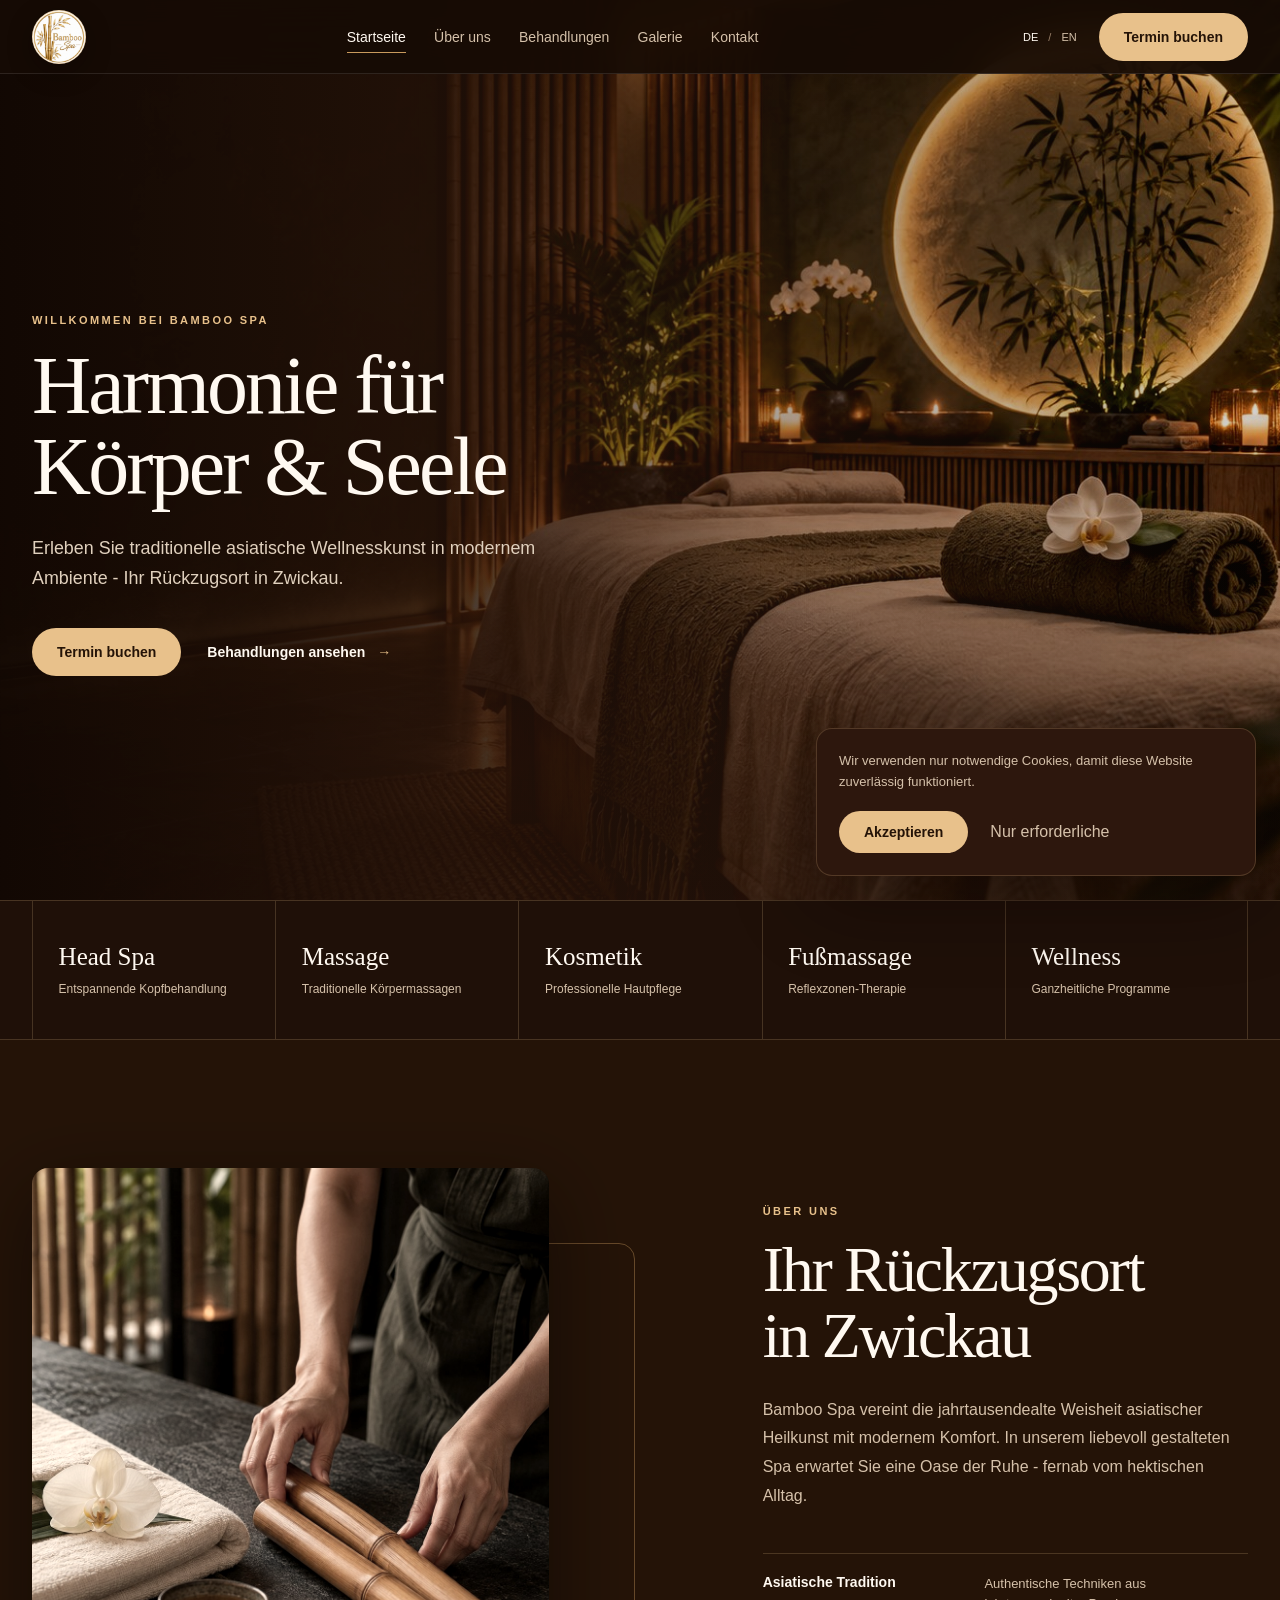
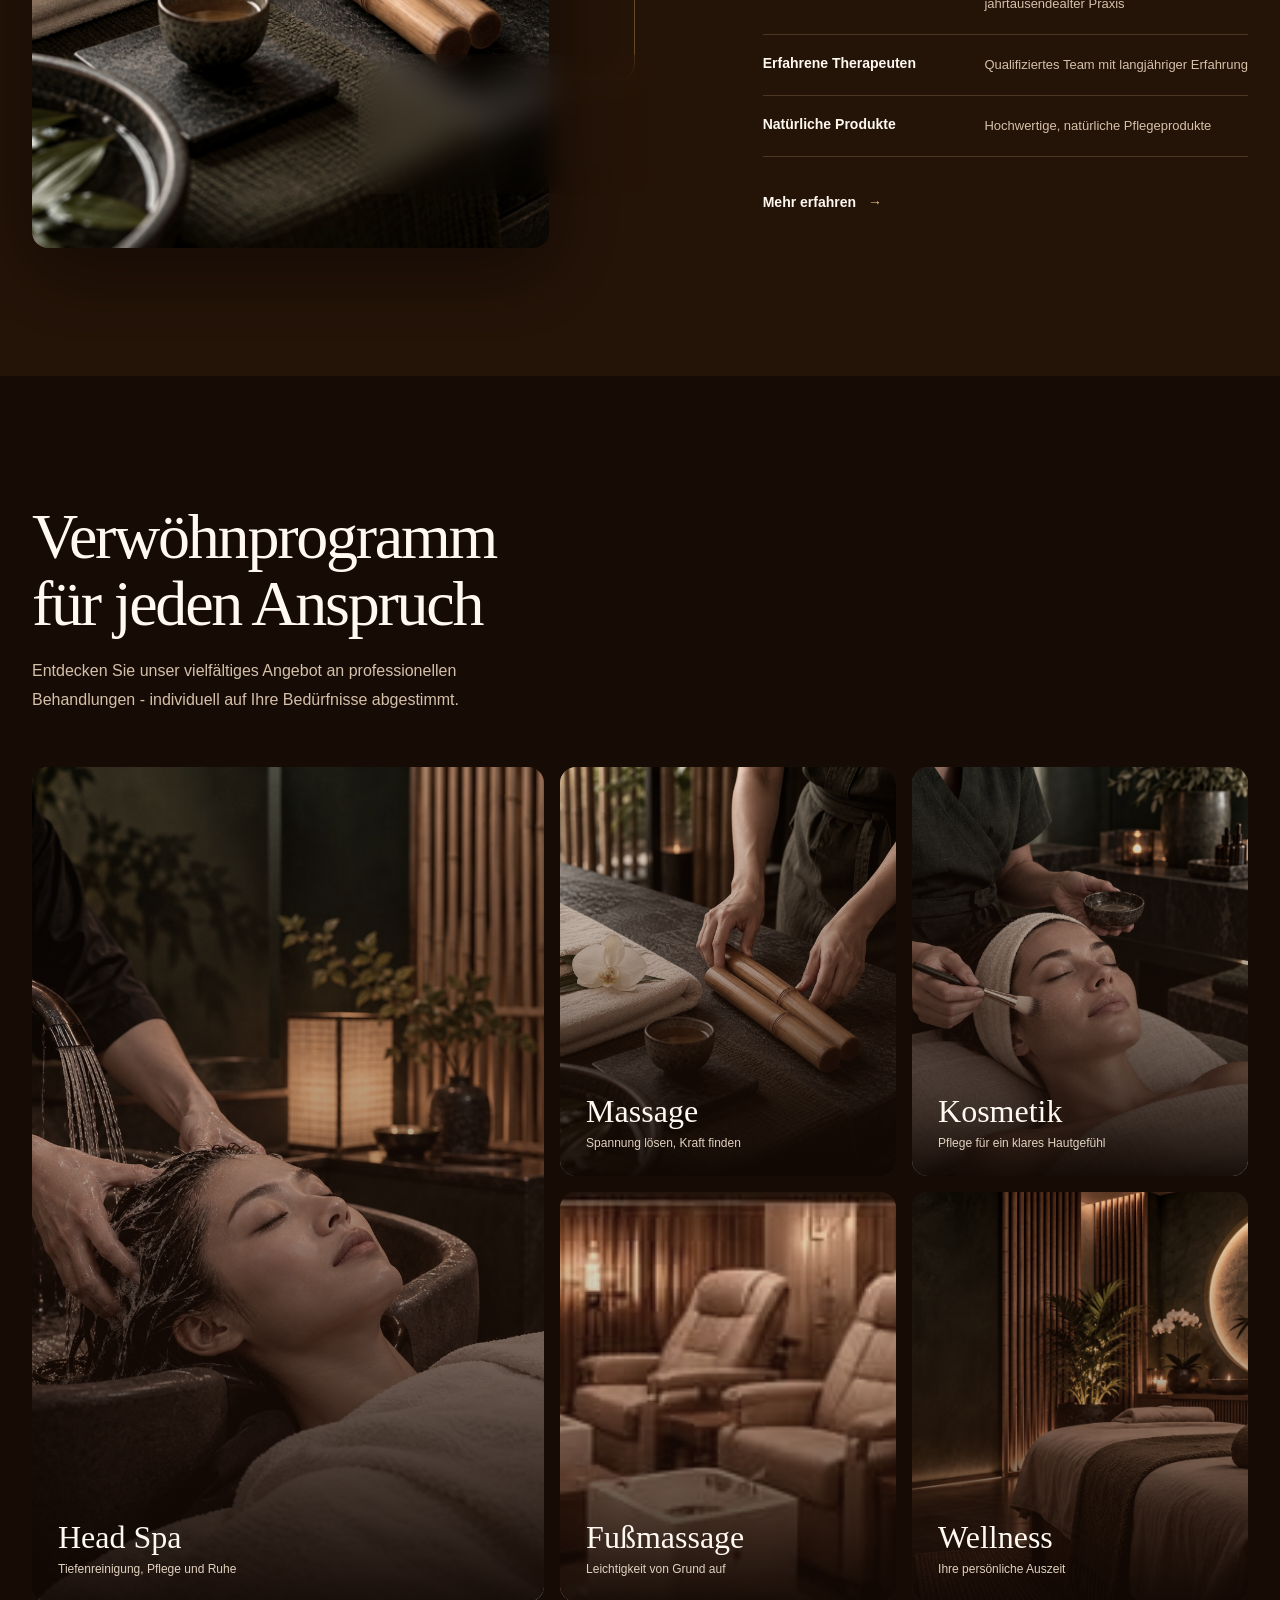
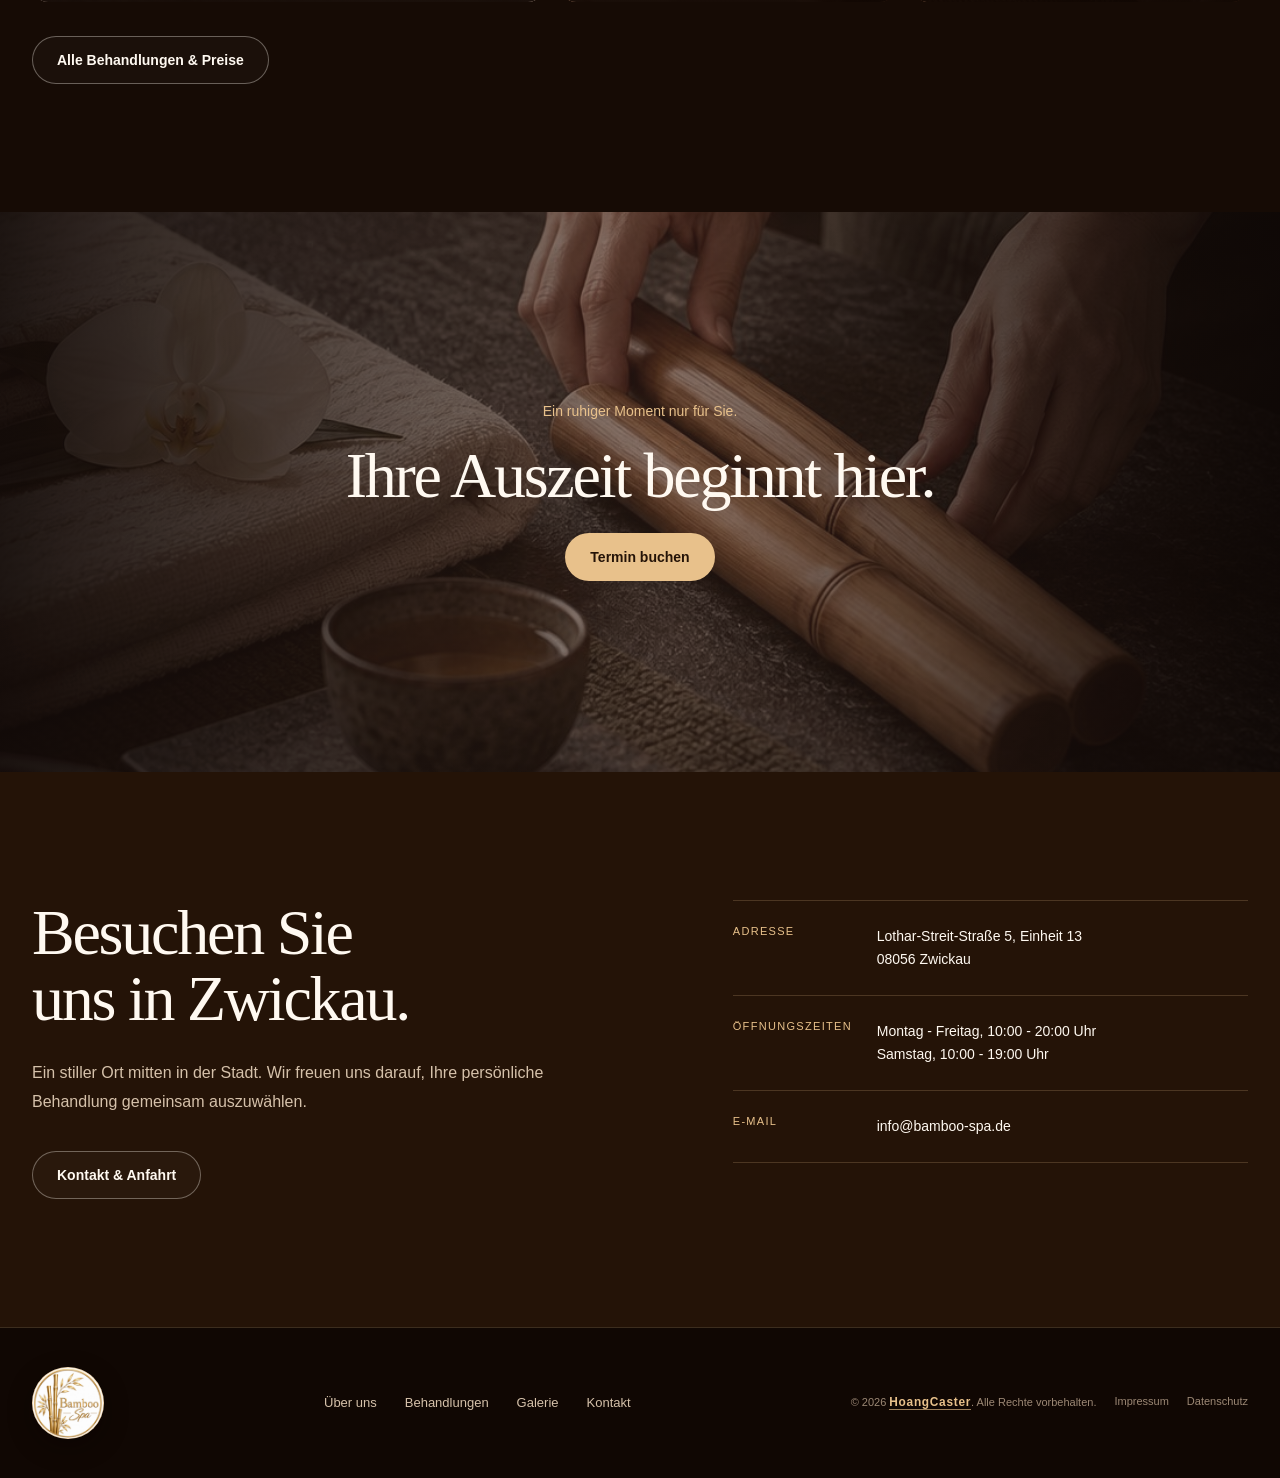
==== index.html @ d61ad1b9 "upload" ====
<!DOCTYPE html>
<html lang="de">
<head>
  <meta charset="UTF-8">
  <meta name="viewport" content="width=device-width, initial-scale=1.0">
  <meta name="description" content="Bamboo Spa Zwickau - Head Spa, Massage, Kosmetik und Wellness in ruhiger, stilvoller Atmosphäre.">
  <meta name="keywords" content="Bamboo Spa, Zwickau, Wellness, Massage, Head Spa, Kosmetik, Fußmassage">
  <meta name="author" content="Bamboo Spa">
  <meta name="robots" content="noindex, nofollow">
  <meta property="og:title" content="Bamboo Spa Zwickau | Wellness & Entspannung">
  <meta property="og:description" content="Ihr Rückzugsort für Head Spa, Massage, Kosmetik und Wellness in Zwickau.">
  <meta property="og:type" content="website">
  <meta property="og:image" content="assets/images/generated/bamboo-spa-hero-v2.jpg">
  <title>Bamboo Spa Zwickau | Wellness &amp; Entspannung</title>
  <link rel="icon" type="image/jpeg" href="assets/logo/bamboo-spa-logo.jpg">
  <link rel="preload" as="image" href="assets/images/generated/bamboo-spa-hero-v2.jpg" fetchpriority="high">
  <link rel="stylesheet" href="css/home-v2.css">
</head>
<body class="home-v2">
  <a class="skip-link" href="#main-content">Zum Inhalt springen</a>

  <header class="site-header header" id="header">
    <div class="header-inner">
      <a href="index.html" class="brand" aria-label="Bamboo Spa - Zur Startseite">
        <img class="brand-logo-image" src="assets/logo/bamboo-spa-logo.jpg" alt="Bamboo Spa">
      </a>

      <nav class="primary-nav" aria-label="Hauptnavigation">
        <ul class="nav-menu" id="nav-menu">
          <li><a class="nav-link active" href="index.html" data-i18n="nav.home">Startseite</a></li>
          <li><a class="nav-link" href="about.html" data-i18n="nav.about">Über uns</a></li>
          <li><a class="nav-link" href="treatments.html" data-i18n="nav.services">Behandlungen</a></li>
          <li><a class="nav-link" href="gallery.html" data-i18n="nav.gallery">Galerie</a></li>
          <li><a class="nav-link" href="contact.html" data-i18n="nav.contact">Kontakt</a></li>
        </ul>
      </nav>

      <div class="header-actions">
        <div class="lang-switch" role="group" aria-label="Sprachauswahl">
          <button class="lang-switch__btn lang-switch__btn--active" type="button" data-lang="de" aria-label="Deutsch">DE</button>
          <span aria-hidden="true">/</span>
          <button class="lang-switch__btn" type="button" data-lang="en" aria-label="English">EN</button>
        </div>
        <a class="button button-primary header-booking" href="#" data-booking data-i18n="nav.booking">Termin buchen</a>
        <button class="nav-toggle" id="nav-toggle" type="button" aria-label="Menü öffnen" aria-expanded="false" aria-controls="nav-menu">
          <span></span><span></span><span></span>
        </button>
      </div>
    </div>
  </header>

  <main id="main-content">
    <section class="hero" id="hero" aria-labelledby="hero-title">
      <img class="hero-image" src="assets/images/generated/bamboo-spa-hero-v2.jpg" alt="Eleganter Behandlungsraum im Bamboo Spa mit Bambus, warmem Licht und einer Massageliege" width="1680" height="944" fetchpriority="high">
      <div class="hero-shade" aria-hidden="true"></div>
      <div class="hero-inner">
        <div class="hero-copy">
          <p class="eyebrow" data-i18n="hero.slide1.subtitle">Willkommen bei Bamboo Spa</p>
          <h1 id="hero-title" data-i18n="hero.slide1.title">Harmonie für Körper &amp; Seele</h1>
          <p class="hero-lead" data-i18n="hero.slide1.text">Erleben Sie traditionelle asiatische Wellnesskunst in modernem Ambiente - Ihr Rückzugsort in Zwickau.</p>
          <div class="hero-actions">
            <a class="button button-primary" href="#" data-booking data-i18n="nav.booking">Termin buchen</a>
            <a class="text-link" href="treatments.html"><span data-i18n="home.hero.services">Behandlungen ansehen</span> <span aria-hidden="true">→</span></a>
          </div>
        </div>
      </div>
    </section>

    <section class="service-rail" id="service-bar" aria-label="Unsere Leistungen">
      <div class="service-rail-inner">
        <a class="service-rail-item reveal-item" href="treatments.html#head-spa">
          <strong data-i18n="servicebar.headspa.label">Head Spa</strong>
          <span data-i18n="servicebar.headspa.desc">Entspannende Kopfbehandlung</span>
        </a>
        <a class="service-rail-item reveal-item" href="treatments.html#massage">
          <strong data-i18n="servicebar.massage.label">Massage</strong>
          <span data-i18n="servicebar.massage.desc">Traditionelle Körpermassagen</span>
        </a>
        <a class="service-rail-item reveal-item" href="treatments.html#kosmetik">
          <strong data-i18n="servicebar.kosmetik.label">Kosmetik</strong>
          <span data-i18n="servicebar.kosmetik.desc">Professionelle Hautpflege</span>
        </a>
        <a class="service-rail-item reveal-item" href="treatments.html#fussmassage">
          <strong data-i18n="servicebar.fussmassage.label">Fußmassage</strong>
          <span data-i18n="servicebar.fussmassage.desc">Reflexzonen-Therapie</span>
        </a>
        <a class="service-rail-item reveal-item" href="treatments.html#wellness">
          <strong data-i18n="servicebar.wellness.label">Wellness</strong>
          <span data-i18n="servicebar.wellness.desc">Ganzheitliche Programme</span>
        </a>
      </div>
    </section>

    <section class="about-section" id="about" aria-labelledby="about-title">
      <div class="section-shell about-grid">
        <div class="about-media reveal-item">
          <img src="assets/images/generated/bamboo-ritual-v2.jpg" alt="Bamboo Spa Ritual mit warmen Bambusstäben, Leinentüchern und Orchidee" width="1122" height="1402" loading="lazy">
          <div class="about-media-note">
            <span data-i18n="home.about.location">In Zwickau</span>
            <strong data-i18n="home.about.note">Raum für echte Ruhe.</strong>
          </div>
        </div>

        <div class="about-copy reveal-item">
          <p class="eyebrow" data-i18n="about.subtitle">Über uns</p>
          <h2 id="about-title" data-i18n="about.title">Ihr Rückzugsort in Zwickau</h2>
          <p data-i18n="about.text1">Bamboo Spa vereint die jahrtausendealte Weisheit asiatischer Heilkunst mit modernem Komfort. In unserem liebevoll gestalteten Spa erwartet Sie eine Oase der Ruhe.</p>

          <div class="about-values">
            <div><strong data-i18n="about.feature1.title">Asiatische Tradition</strong><span data-i18n="about.feature1.text">Authentische Techniken aus jahrtausendealter Praxis</span></div>
            <div><strong data-i18n="about.feature2.title">Erfahrene Therapeuten</strong><span data-i18n="about.feature2.text">Qualifiziertes Team mit langjähriger Erfahrung</span></div>
            <div><strong data-i18n="about.feature3.title">Natürliche Produkte</strong><span data-i18n="about.feature3.text">Hochwertige, natürliche Pflegeprodukte</span></div>
          </div>

          <a class="text-link" href="about.html"><span data-i18n="about.btn">Mehr erfahren</span> <span aria-hidden="true">→</span></a>
        </div>
      </div>
    </section>

    <section class="treatments-section" id="treatments" aria-labelledby="treatments-title">
      <div class="section-shell">
        <div class="section-heading-block reveal-item">
          <h2 id="treatments-title" data-i18n="treatments.title">Verwöhnprogramm für jeden Anspruch</h2>
          <p data-i18n="treatments.text">Entdecken Sie unser vielfältiges Angebot an professionellen Behandlungen - individuell auf Ihre Bedürfnisse abgestimmt.</p>
        </div>

        <div class="treatment-mosaic">
          <a class="treatment-tile treatment-tile-large reveal-item" href="treatments.html#head-spa">
            <img src="assets/images/generated/head-spa-treatment-v2.jpg" alt="Entspannende Head Spa Behandlung" width="1122" height="1402">
            <span class="tile-shade" aria-hidden="true"></span>
            <span class="tile-copy"><strong data-i18n="treatments.headspa.title">Head Spa</strong><small data-i18n="home.tile.headspa">Tiefenreinigung, Pflege und Ruhe</small></span>
          </a>
          <a class="treatment-tile reveal-item" href="treatments.html#massage">
            <img src="assets/images/generated/bamboo-ritual-v2.jpg" alt="Ruhige Bambusmassage und Spa Ritual" width="1122" height="1402">
            <span class="tile-shade" aria-hidden="true"></span>
            <span class="tile-copy"><strong data-i18n="treatments.massage.title">Massage</strong><small data-i18n="home.tile.massage">Spannung lösen, Kraft finden</small></span>
          </a>
          <a class="treatment-tile reveal-item" href="treatments.html#kosmetik">
            <img src="assets/images/generated/cosmetic-treatment-v2.jpg" alt="Professionelle Kosmetikbehandlung" width="1122" height="1402">
            <span class="tile-shade" aria-hidden="true"></span>
            <span class="tile-copy"><strong data-i18n="treatments.kosmetik.title">Kosmetik</strong><small data-i18n="home.tile.cosmetic">Pflege für ein klares Hautgefühl</small></span>
          </a>
          <a class="treatment-tile treatment-tile-wide reveal-item" href="treatments.html#fussmassage">
            <img src="assets/images/service-fussmassage.jpg" alt="Wohltuende Fußmassage" width="756" height="568">
            <span class="tile-shade" aria-hidden="true"></span>
            <span class="tile-copy"><strong data-i18n="treatments.fussmassage.title">Fußmassage</strong><small data-i18n="home.tile.foot">Leichtigkeit von Grund auf</small></span>
          </a>
          <a class="treatment-tile reveal-item" href="treatments.html#wellness">
            <img src="assets/images/generated/bamboo-spa-hero-v2.jpg" alt="Ruhiger Wellnessraum mit Bambus und warmem Licht" width="1680" height="944">
            <span class="tile-shade" aria-hidden="true"></span>
            <span class="tile-copy"><strong data-i18n="treatments.wellness.title">Wellness</strong><small data-i18n="home.tile.wellness">Ihre persönliche Auszeit</small></span>
          </a>
        </div>

        <a class="button button-outline treatments-link" href="treatments.html" data-i18n="home.treatments.all">Alle Behandlungen &amp; Preise</a>
      </div>
    </section>

    <section class="booking-section" aria-labelledby="booking-title">
      <div class="booking-backdrop" aria-hidden="true"></div>
      <div class="booking-inner reveal-item">
        <p data-i18n="home.booking.kicker">Ein ruhiger Moment nur für Sie.</p>
        <h2 id="booking-title" data-i18n="home.booking.title">Ihre Auszeit beginnt hier.</h2>
        <a class="button button-primary" href="#" data-booking data-i18n="nav.booking">Termin buchen</a>
      </div>
    </section>

    <section class="visit-section" id="contact" aria-labelledby="visit-title">
      <div class="section-shell visit-grid">
        <div class="visit-intro reveal-item">
          <h2 id="visit-title" data-i18n="home.visit.title">Besuchen Sie uns in Zwickau.</h2>
          <p data-i18n="home.visit.text">Ein stiller Ort mitten in der Stadt. Wir freuen uns darauf, Ihre persönliche Behandlung gemeinsam auszuwählen.</p>
          <a class="button button-outline" href="contact.html" data-i18n="home.visit.cta">Kontakt &amp; Anfahrt</a>
        </div>

        <div class="visit-details reveal-item">
          <div><span data-i18n="home.visit.address">Adresse</span><strong>Lothar-Streit-Straße 5, Einheit 13<br>08056 Zwickau</strong></div>
          <div><span data-i18n="home.visit.hours">Öffnungszeiten</span><strong data-i18n-html="home.visit.hoursValue">Montag - Freitag, 10:00 - 20:00 Uhr<br>Samstag, 10:00 - 19:00 Uhr</strong></div>
          <div><span data-i18n="home.visit.email">E-Mail</span><strong><a href="mailto:info@bamboo-spa.de">info@bamboo-spa.de</a></strong></div>
        </div>
      </div>
    </section>
  </main>

  <footer class="site-footer">
    <div class="footer-inner">
      <a href="index.html" class="footer-brand" aria-label="Bamboo Spa - Zur Startseite">
        <img class="footer-logo-image" src="assets/logo/bamboo-spa-logo.jpg" alt="Bamboo Spa">
      </a>
      <nav class="footer-nav" aria-label="Navigation im Fußbereich">
        <a href="about.html" data-i18n="nav.about">Über uns</a>
        <a href="treatments.html" data-i18n="nav.services">Behandlungen</a>
        <a href="gallery.html" data-i18n="nav.gallery">Galerie</a>
        <a href="contact.html" data-i18n="nav.contact">Kontakt</a>
      </nav>
      <div class="footer-legal">
        <span>&copy; 2026 <span class="footer-credit-brand">HoangCaster</span>. Alle Rechte vorbehalten.</span>
        <a href="#">Impressum</a>
        <a href="#">Datenschutz</a>
      </div>
    </div>
  </footer>

  <div class="nav-overlay" aria-hidden="true"></div>
  <div class="cookie-banner" id="cookie-banner" role="dialog" aria-label="Cookie-Hinweis" aria-describedby="cookie-text" hidden>
    <p id="cookie-text" data-i18n="home.cookie.text">Wir verwenden nur notwendige Cookies, damit diese Website zuverlässig funktioniert.</p>
    <div><button class="button button-primary" type="button" id="cookie-accept" data-i18n="cookie.accept">Akzeptieren</button><button class="cookie-decline" type="button" id="cookie-decline" data-i18n="home.cookie.essential">Nur erforderliche</button></div>
  </div>
  <div class="booking-toast" id="booking-toast" role="status" aria-live="polite" hidden>
    <span data-i18n="home.toast">Die Online-Terminbuchung ist bald verfügbar.</span>
    <button type="button" aria-label="Hinweis schließen">×</button>
  </div>

  <script src="js/translations.js"></script>
  <script src="js/home-v2.js"></script>
</body>
</html>
---- css/home-v2.css ----
:root {
  --bg: #160b05;
  --bg-elevated: #241307;
  --bg-soft: #2d170d;
  --surface: #382012;
  --surface-strong: #462719;
  --text: #fff9f1;
  --text-muted: #d5c1aa;
  --line: rgba(232, 193, 139, 0.2);
  --accent: #c99a5c;
  --accent-strong: #e8c18b;
  --accent-text: #241307;
  --shadow: 0 24px 80px rgba(10, 4, 1, 0.48);
  --radius: 16px;
  --header-height: 74px;
  --display: "Iowan Old Style", "Palatino Linotype", "Book Antiqua", Georgia, serif;
  --sans: "Avenir Next", Avenir, "Segoe UI", Helvetica, Arial, sans-serif;
}

* { box-sizing: border-box; }

html {
  scroll-behavior: smooth;
  background: var(--bg);
}

body {
  margin: 0;
  min-width: 320px;
  overflow-x: hidden;
  background: var(--bg);
  color: var(--text);
  font-family: var(--sans);
  -webkit-font-smoothing: antialiased;
  text-rendering: optimizeLegibility;
}

body.menu-open { overflow: hidden; }
img { display: block; max-width: 100%; }
a { color: inherit; text-decoration: none; }
button, a { -webkit-tap-highlight-color: transparent; }
button { color: inherit; font: inherit; }

:focus-visible {
  outline: 2px solid var(--accent-strong);
  outline-offset: 4px;
}

.skip-link {
  position: fixed;
  top: 10px;
  left: 10px;
  z-index: 100;
  padding: 10px 14px;
  border-radius: 10px;
  background: var(--text);
  color: var(--bg);
  transform: translateY(-160%);
  transition: transform 180ms ease;
}

.skip-link:focus { transform: translateY(0); }

.site-header {
  position: fixed;
  inset: 0 0 auto;
  z-index: 20;
  height: var(--header-height);
  border-bottom: 1px solid rgba(255, 255, 255, 0.1);
  background: rgba(22, 11, 5, 0.92);
  backdrop-filter: blur(18px) saturate(130%);
  -webkit-backdrop-filter: blur(18px) saturate(130%);
}

.header-inner,
.section-shell,
.footer-inner,
.service-rail-inner {
  width: min(1400px, calc(100% - 64px));
  margin: 0 auto;
}

.header-inner {
  height: 100%;
  display: grid;
  grid-template-columns: auto 1fr auto;
  align-items: center;
  gap: 32px;
}

.brand {
  display: inline-flex;
  align-items: center;
  gap: 12px;
  min-width: max-content;
}

.brand-logo-image,
.footer-logo-image {
  aspect-ratio: 1;
  border: 1px solid rgba(232, 193, 139, 0.55);
  border-radius: 50%;
  background: #fffaf2;
  object-fit: cover;
  box-shadow: 0 8px 24px rgba(10, 4, 1, 0.34);
}

.brand-logo-image {
  width: 54px;
  height: 54px;
}

.primary-nav { justify-self: center; }

.nav-menu {
  display: flex;
  align-items: center;
  gap: clamp(20px, 2.2vw, 38px);
  margin: 0;
  padding: 0;
  list-style: none;
}

.nav-link {
  position: relative;
  color: var(--text-muted);
  font-size: 14px;
  white-space: nowrap;
  transition: color 220ms ease;
}

.nav-link::after {
  content: "";
  position: absolute;
  right: 0;
  bottom: -8px;
  left: 0;
  height: 1px;
  background: var(--accent);
  transform: scaleX(0);
  transform-origin: right;
  transition: transform 260ms cubic-bezier(.16, 1, .3, 1);
}

.nav-link:hover,
.nav-link.active { color: var(--text); }

.nav-link:hover::after,
.nav-link.active::after {
  transform: scaleX(1);
  transform-origin: left;
}

.header-actions {
  display: flex;
  align-items: center;
  gap: 18px;
}

.lang-switch {
  display: flex;
  align-items: center;
  gap: 6px;
  color: #9a806a;
  font-size: 11px;
}

.lang-switch__btn {
  padding: 4px;
  border: 0;
  background: transparent;
  color: var(--text-muted);
  cursor: pointer;
}

.lang-switch__btn--active { color: var(--text); }

.button {
  display: inline-flex;
  min-height: 48px;
  align-items: center;
  justify-content: center;
  border: 1px solid transparent;
  border-radius: 999px;
  padding: 0 24px;
  font-size: 14px;
  font-weight: 650;
  line-height: 1;
  white-space: nowrap;
  cursor: pointer;
  transition: transform 180ms ease, background-color 220ms ease, border-color 220ms ease, color 220ms ease;
}

.button:hover { transform: translateY(-2px); }
.button:active { transform: translateY(1px) scale(.98); }

.button-primary {
  background: var(--accent-strong);
  color: var(--accent-text);
}

.button-primary:hover { background: #efd39f; }

.button-outline {
  border-color: rgba(255, 249, 241, 0.34);
  background: rgba(255, 255, 255, 0.025);
  color: var(--text);
}

.button-outline:hover {
  border-color: var(--accent);
  color: var(--accent-strong);
}

.text-link {
  display: inline-flex;
  align-items: center;
  gap: 12px;
  width: max-content;
  color: var(--text);
  font-size: 14px;
  font-weight: 650;
}

.text-link span:last-child {
  color: var(--accent-strong);
  transition: transform 200ms ease;
}

.text-link:hover span:last-child { transform: translateX(5px); }

.nav-toggle {
  display: none;
  width: 44px;
  height: 44px;
  padding: 12px 9px;
  border: 0;
  background: transparent;
  cursor: pointer;
}

.nav-toggle span {
  display: block;
  width: 24px;
  height: 1px;
  margin: 5px auto;
  background: var(--text);
  transition: transform 220ms ease, opacity 220ms ease;
}

.hero {
  position: relative;
  min-height: 100dvh;
  overflow: hidden;
  isolation: isolate;
}

.hero-image,
.hero-shade {
  position: absolute;
  inset: 0;
  width: 100%;
  height: 100%;
}

.hero-image {
  z-index: -3;
  object-fit: cover;
  object-position: 58% center;
  filter: saturate(.88) brightness(.9) contrast(1.05);
  animation: hero-enter 1.4s cubic-bezier(.16, 1, .3, 1) both;
}

.hero-shade {
  z-index: -2;
  background:
    linear-gradient(90deg, rgba(18, 8, 3, .98) 0%, rgba(35, 17, 8, .88) 31%, rgba(61, 32, 17, .36) 61%, rgba(35, 17, 8, .1) 100%),
    linear-gradient(0deg, rgba(24, 11, 5, .56) 0%, transparent 42%);
}

.hero-inner {
  display: flex;
  width: min(1400px, calc(100% - 64px));
  min-height: 100dvh;
  margin: 0 auto;
  padding-top: var(--header-height);
  align-items: center;
}

.hero-copy {
  width: min(620px, 48vw);
  padding: 40px 0 24px;
}

.eyebrow {
  margin: 0 0 20px;
  color: var(--accent-strong);
  font-size: 11px;
  font-weight: 650;
  letter-spacing: .22em;
  text-transform: uppercase;
}

.hero h1,
.about-copy h2,
.section-heading-block h2,
.booking-inner h2,
.visit-intro h2 {
  margin: 0;
  font-family: var(--display);
  font-weight: 400;
  letter-spacing: -.035em;
}

.hero h1 {
  max-width: 600px;
  font-size: clamp(52px, 6.4vw, 92px);
  line-height: .98;
  text-wrap: balance;
}

.hero-lead {
  max-width: 520px;
  margin: 26px 0 0;
  color: #e0d0bd;
  font-size: clamp(16px, 1.4vw, 19px);
  line-height: 1.7;
}

.hero-actions {
  display: flex;
  align-items: center;
  gap: 26px;
  margin-top: 34px;
}

.service-rail {
  border-top: 1px solid var(--line);
  border-bottom: 1px solid var(--line);
  background: #1f1008;
}

.service-rail-inner {
  display: grid;
  grid-template-columns: repeat(5, 1fr);
}

.service-rail-item {
  display: grid;
  min-height: 138px;
  align-content: center;
  gap: 9px;
  padding: 28px clamp(20px, 2vw, 34px);
  border-left: 1px solid var(--line);
  transition: background-color 220ms ease, color 220ms ease;
}

.service-rail-item:last-child { border-right: 1px solid var(--line); }
.service-rail-item:hover { background: var(--bg-soft); }

.service-rail-item strong {
  font-family: var(--display);
  font-size: 25px;
  font-weight: 400;
}

.service-rail-item span {
  color: var(--text-muted);
  font-size: 12px;
  line-height: 1.5;
}

.about-section,
.treatments-section,
.visit-section {
  padding: clamp(88px, 10vw, 152px) 0;
}

.about-section {
  overflow: hidden;
  background: var(--bg-elevated);
}

.about-grid {
  display: grid;
  grid-template-columns: minmax(0, 1.04fr) minmax(360px, .82fr);
  align-items: center;
  gap: clamp(64px, 9vw, 140px);
}

.about-media {
  position: relative;
  min-height: 680px;
}

.about-media img {
  width: min(84%, 620px);
  height: 680px;
  border-radius: var(--radius);
  object-fit: cover;
  filter: sepia(.28) saturate(.8) hue-rotate(-8deg) contrast(1.04);
  box-shadow: var(--shadow);
}

.about-media::after {
  content: "";
  position: absolute;
  z-index: -1;
  top: 11%;
  right: 2%;
  width: 40%;
  height: 64%;
  border: 1px solid rgba(201, 154, 92, .4);
  border-radius: var(--radius);
}

.about-media-note {
  position: absolute;
  right: 0;
  bottom: 54px;
  display: grid;
  width: min(310px, 47%);
  gap: 10px;
  padding: 28px;
  border: 1px solid var(--line);
  border-radius: var(--radius);
  background: rgba(45, 23, 13, .95);
  box-shadow: var(--shadow);
  backdrop-filter: blur(14px);
}

.about-media-note span {
  color: var(--accent-strong);
  font-size: 11px;
  letter-spacing: .16em;
  text-transform: uppercase;
}

.about-media-note strong {
  font-family: var(--display);
  font-size: 27px;
  font-weight: 400;
  line-height: 1.12;
}

.about-copy h2,
.section-heading-block h2,
.booking-inner h2,
.visit-intro h2 {
  font-size: clamp(42px, 5vw, 68px);
  line-height: 1.04;
  text-wrap: balance;
}

.about-copy > p:not(.eyebrow),
.section-heading-block p,
.visit-intro p {
  max-width: 58ch;
  margin: 26px 0 0;
  color: var(--text-muted);
  font-size: 16px;
  line-height: 1.8;
}

.about-values {
  margin: 42px 0 36px;
  border-top: 1px solid var(--line);
}

.about-values > div {
  display: grid;
  grid-template-columns: minmax(150px, .75fr) 1fr;
  gap: 24px;
  padding: 20px 0;
  border-bottom: 1px solid var(--line);
}

.about-values strong { font-size: 14px; font-weight: 650; }

.about-values span {
  color: var(--text-muted);
  font-size: 13px;
  line-height: 1.55;
}

.treatments-section { background: var(--bg); }

.section-heading-block {
  max-width: 810px;
  margin-bottom: 52px;
}

.section-heading-block p { margin-top: 20px; }

.treatment-mosaic {
  display: grid;
  grid-template-columns: 1.25fr .82fr .82fr;
  grid-template-rows: repeat(2, minmax(250px, 32vw));
  gap: 16px;
  max-height: 850px;
}

.treatment-tile {
  position: relative;
  overflow: hidden;
  border-radius: var(--radius);
  background: var(--surface);
}

.treatment-tile-large { grid-row: span 2; }

.treatment-tile img,
.tile-shade {
  position: absolute;
  inset: 0;
  width: 100%;
  height: 100%;
}

.treatment-tile img {
  object-fit: cover;
  transform: scale(1.02);
  filter: sepia(.25) saturate(.75) hue-rotate(-8deg) contrast(1.04);
  transition: transform 700ms cubic-bezier(.16, 1, .3, 1), filter 400ms ease;
}

.tile-shade {
  background: linear-gradient(0deg, rgba(18, 8, 3, .96) 0%, rgba(45, 23, 13, .42) 47%, rgba(35, 17, 8, .08) 100%);
}

.tile-copy {
  position: absolute;
  right: 0;
  bottom: 0;
  left: 0;
  display: grid;
  gap: 6px;
  padding: 26px;
}

.tile-copy strong {
  font-family: var(--display);
  font-size: clamp(28px, 2.5vw, 40px);
  font-weight: 400;
}

.tile-copy small { color: #e1d2c0; font-size: 12px; }

.treatment-tile:hover img {
  transform: scale(1.08);
  filter: sepia(.18) saturate(.86) hue-rotate(-6deg) contrast(1.06);
}

.treatment-tile:focus-visible { outline-offset: 5px; }
.treatments-link { margin-top: 34px; }

.booking-section {
  position: relative;
  display: grid;
  min-height: 560px;
  place-items: center;
  overflow: hidden;
  isolation: isolate;
  background: var(--bg-soft);
}

.booking-backdrop {
  position: absolute;
  inset: 0;
  z-index: -2;
  background:
    linear-gradient(90deg, rgba(20, 9, 4, .96), rgba(55, 29, 16, .56) 52%, rgba(16, 7, 3, .93)),
    url("../assets/images/generated/bamboo-ritual-v2.jpg") center 58% / cover no-repeat;
  filter: sepia(.24) saturate(.82) hue-rotate(-8deg);
  transform: scale(1.02);
}

.booking-inner {
  display: grid;
  width: min(760px, calc(100% - 40px));
  justify-items: center;
  gap: 24px;
  padding: 80px 20px;
  text-align: center;
}

.booking-inner p { margin: 0; color: var(--accent-strong); font-size: 14px; }

.visit-section { background: var(--bg-elevated); }

.visit-grid {
  display: grid;
  grid-template-columns: 1fr .88fr;
  gap: clamp(60px, 9vw, 140px);
}

.visit-intro .button { margin-top: 34px; }
.visit-details { border-top: 1px solid var(--line); }

.visit-details > div {
  display: grid;
  grid-template-columns: 120px 1fr;
  gap: 24px;
  padding: 24px 0;
  border-bottom: 1px solid var(--line);
}

.visit-details span {
  color: var(--accent-strong);
  font-size: 11px;
  letter-spacing: .12em;
  text-transform: uppercase;
}

.visit-details strong { font-size: 14px; font-weight: 500; line-height: 1.65; }
.visit-details a:hover { color: var(--accent-strong); }

.site-footer {
  border-top: 1px solid var(--line);
  background: #100703;
}

.footer-inner {
  display: grid;
  grid-template-columns: auto 1fr auto;
  align-items: center;
  gap: 40px;
  min-height: 150px;
}

.footer-brand { display: inline-flex; width: max-content; }

.footer-logo-image {
  width: 72px;
  height: 72px;
}

.footer-nav {
  display: flex;
  justify-content: center;
  gap: 28px;
  color: var(--text-muted);
  font-size: 13px;
}

.footer-nav a:hover,
.footer-legal a:hover { color: var(--text); }

.footer-legal {
  display: flex;
  gap: 18px;
  color: #9c8875;
  font-size: 11px;
}

.footer-credit-brand {
  display: inline-block;
  border-bottom: 1px solid rgba(232, 193, 139, .66);
  color: var(--accent-strong);
  font-size: 1.08em;
  font-weight: 750;
  letter-spacing: .06em;
}

.cookie-banner {
  position: fixed;
  z-index: 40;
  right: 24px;
  bottom: 24px;
  display: grid;
  width: min(440px, calc(100% - 32px));
  gap: 18px;
  padding: 22px;
  border: 1px solid var(--line);
  border-radius: var(--radius);
  background: #2d170d;
  box-shadow: var(--shadow);
}

.cookie-banner[hidden],
.booking-toast[hidden] { display: none; }

.cookie-banner p {
  margin: 0;
  color: var(--text-muted);
  font-size: 13px;
  line-height: 1.6;
}

.cookie-banner > div { display: flex; align-items: center; gap: 16px; }
.cookie-banner .button { min-height: 42px; }

.cookie-decline {
  border: 0;
  background: transparent;
  color: var(--text-muted);
  cursor: pointer;
}

.booking-toast {
  position: fixed;
  z-index: 50;
  right: 24px;
  bottom: 24px;
  display: flex;
  width: min(420px, calc(100% - 32px));
  align-items: center;
  justify-content: space-between;
  gap: 20px;
  padding: 18px 20px;
  border: 1px solid rgba(201, 154, 92, .42);
  border-radius: var(--radius);
  background: var(--surface-strong);
  box-shadow: var(--shadow);
  font-size: 13px;
}

.booking-toast button {
  border: 0;
  background: transparent;
  color: var(--accent-strong);
  font-size: 24px;
  cursor: pointer;
}

.reveal-item {
  opacity: 1;
  transform: none;
}

.reveal-item.is-visible { opacity: 1; transform: translateY(0); }

@keyframes hero-enter {
  from { opacity: .45; transform: scale(1.035); }
  to { opacity: 1; transform: scale(1); }
}

@media (max-width: 1160px) {
  .header-inner,
  .section-shell,
  .footer-inner,
  .service-rail-inner,
  .hero-inner { width: min(100% - 40px, 1080px); }

  .primary-nav { display: none; }
  .nav-toggle { display: block; }

  .primary-nav:has(.nav-menu.active) {
    display: block;
    position: fixed;
    inset: var(--header-height) 0 auto;
    z-index: 21;
    background: #1f1008;
  }

  .nav-menu.active {
    display: grid;
    width: min(100% - 40px, 1080px);
    margin: 0 auto;
    padding: 22px 0 30px;
  }

  .nav-menu.active .nav-link { display: block; padding: 12px 0; font-size: 16px; }
  .nav-toggle.active span:nth-child(1) { transform: translateY(6px) rotate(45deg); }
  .nav-toggle.active span:nth-child(2) { opacity: 0; }
  .nav-toggle.active span:nth-child(3) { transform: translateY(-6px) rotate(-45deg); }

  .nav-overlay {
    position: fixed;
    inset: var(--header-height) 0 0;
    z-index: 18;
    display: none;
    background: rgba(18, 8, 3, .78);
    backdrop-filter: blur(4px);
  }

  .nav-overlay.active { display: block; }

  .service-rail-inner {
    width: 100%;
    grid-template-columns: repeat(5, minmax(180px, 1fr));
    overflow-x: auto;
    padding: 0 20px;
    scroll-snap-type: x mandatory;
  }

  .service-rail-item { scroll-snap-align: start; }

  .about-grid {
    grid-template-columns: minmax(0, .9fr) minmax(340px, 1fr);
    gap: 64px;
  }

  .about-media,
  .about-media img { min-height: 590px; height: 590px; }

  .treatment-mosaic {
    grid-template-columns: 1.1fr 1fr;
    grid-template-rows: repeat(3, 290px);
    max-height: none;
  }

  .treatment-tile-large { grid-row: span 2; }
  .treatment-tile-wide { grid-column: span 2; }
}

@media (max-width: 760px) {
  :root { --header-height: 66px; }

  .header-inner,
  .section-shell,
  .footer-inner,
  .hero-inner { width: calc(100% - 32px); }

  .header-inner { gap: 14px; }
  .brand-logo-image { width: 48px; height: 48px; }
  .header-booking,
  .lang-switch { display: none; }
  .header-actions { justify-self: end; gap: 4px; }

  .hero { min-height: 100dvh; }
  .hero-image { object-position: 67% center; }

  .hero-shade {
    background:
      linear-gradient(0deg, rgba(18, 8, 3, .98) 0%, rgba(35, 17, 8, .84) 49%, rgba(45, 23, 13, .28) 100%),
      linear-gradient(90deg, rgba(24, 11, 5, .58), transparent);
  }

  .hero-inner { align-items: flex-end; padding-bottom: 62px; }
  .hero-copy { width: 100%; padding-top: 120px; }
  .eyebrow { margin-bottom: 14px; }

  .hero h1 {
    max-width: 520px;
    font-size: clamp(46px, 14vw, 66px);
    line-height: 1;
  }

  .hero-lead { margin-top: 20px; font-size: 15px; line-height: 1.62; }
  .hero-actions { flex-wrap: wrap; gap: 20px; margin-top: 28px; }
  .service-rail-item { min-height: 116px; padding: 20px; }
  .service-rail-item strong { font-size: 22px; }

  .about-section,
  .treatments-section,
  .visit-section { padding: 84px 0; }

  .about-grid,
  .visit-grid { grid-template-columns: 1fr; gap: 52px; }

  .about-media,
  .about-media img { min-height: 520px; height: 520px; }

  .about-media img { width: 91%; }
  .about-media::after { right: 0; }

  .about-media-note {
    right: -4px;
    bottom: 28px;
    width: min(250px, 58%);
    padding: 20px;
  }

  .about-media-note strong { font-size: 22px; }

  .about-copy h2,
  .section-heading-block h2,
  .booking-inner h2,
  .visit-intro h2 { font-size: clamp(38px, 11vw, 54px); }

  .about-values > div,
  .visit-details > div { grid-template-columns: 1fr; gap: 8px; }

  .treatment-mosaic {
    grid-template-columns: 1fr;
    grid-template-rows: none;
  }

  .treatment-tile,
  .treatment-tile-large,
  .treatment-tile-wide {
    grid-column: auto;
    grid-row: auto;
    min-height: 310px;
  }

  .treatment-tile-large { min-height: 440px; }
  .booking-section { min-height: 480px; }

  .footer-inner {
    grid-template-columns: 1fr;
    gap: 26px;
    padding: 50px 0;
  }

  .footer-nav { justify-content: flex-start; flex-wrap: wrap; gap: 16px 24px; }
  .footer-legal { flex-wrap: wrap; }
}

@media (max-width: 420px) {
  .button { min-height: 46px; padding: 0 20px; }
  .hero-actions { align-items: flex-start; flex-direction: column; }
  .hero-copy,
  .hero h1,
  .hero-lead { max-width: calc(100vw - 32px); }
  .hero h1 { font-size: 39px; line-height: 1.04; }
  .hero-lead { font-size: 14px; }
  .about-media,
  .about-media img { min-height: 460px; height: 460px; }
  .cookie-banner { right: 16px; bottom: 16px; }
}

@media (max-width: 350px) {
  .cookie-banner > div { align-items: flex-start; flex-direction: column; }
}

@media (prefers-reduced-motion: reduce) {
  html { scroll-behavior: auto; }
  *, *::before, *::after {
    animation-duration: .01ms !important;
    animation-iteration-count: 1 !important;
    scroll-behavior: auto !important;
    transition-duration: .01ms !important;
  }
  .reveal-item { opacity: 1; transform: none; }
}

@media (prefers-reduced-transparency: reduce) {
  .site-header,
  .about-media-note {
    background: #1f1008;
    backdrop-filter: none;
  }
}
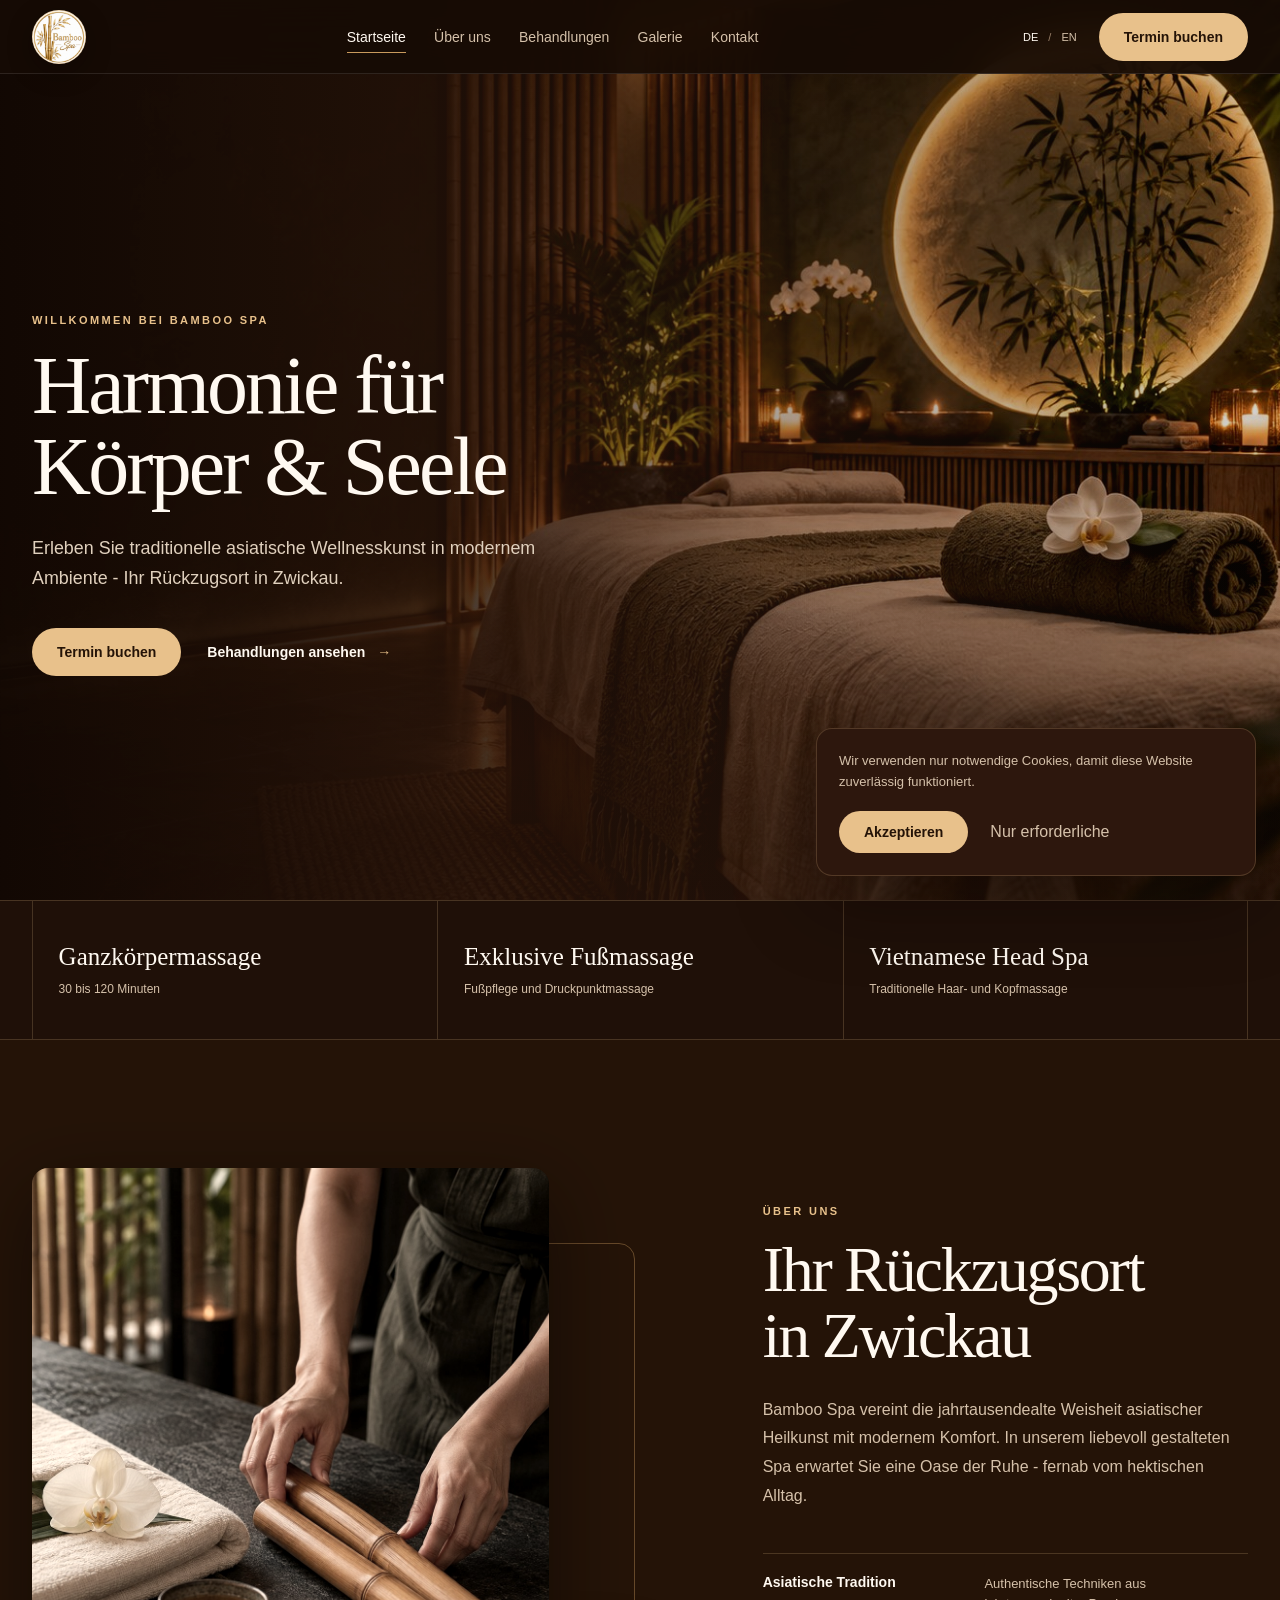
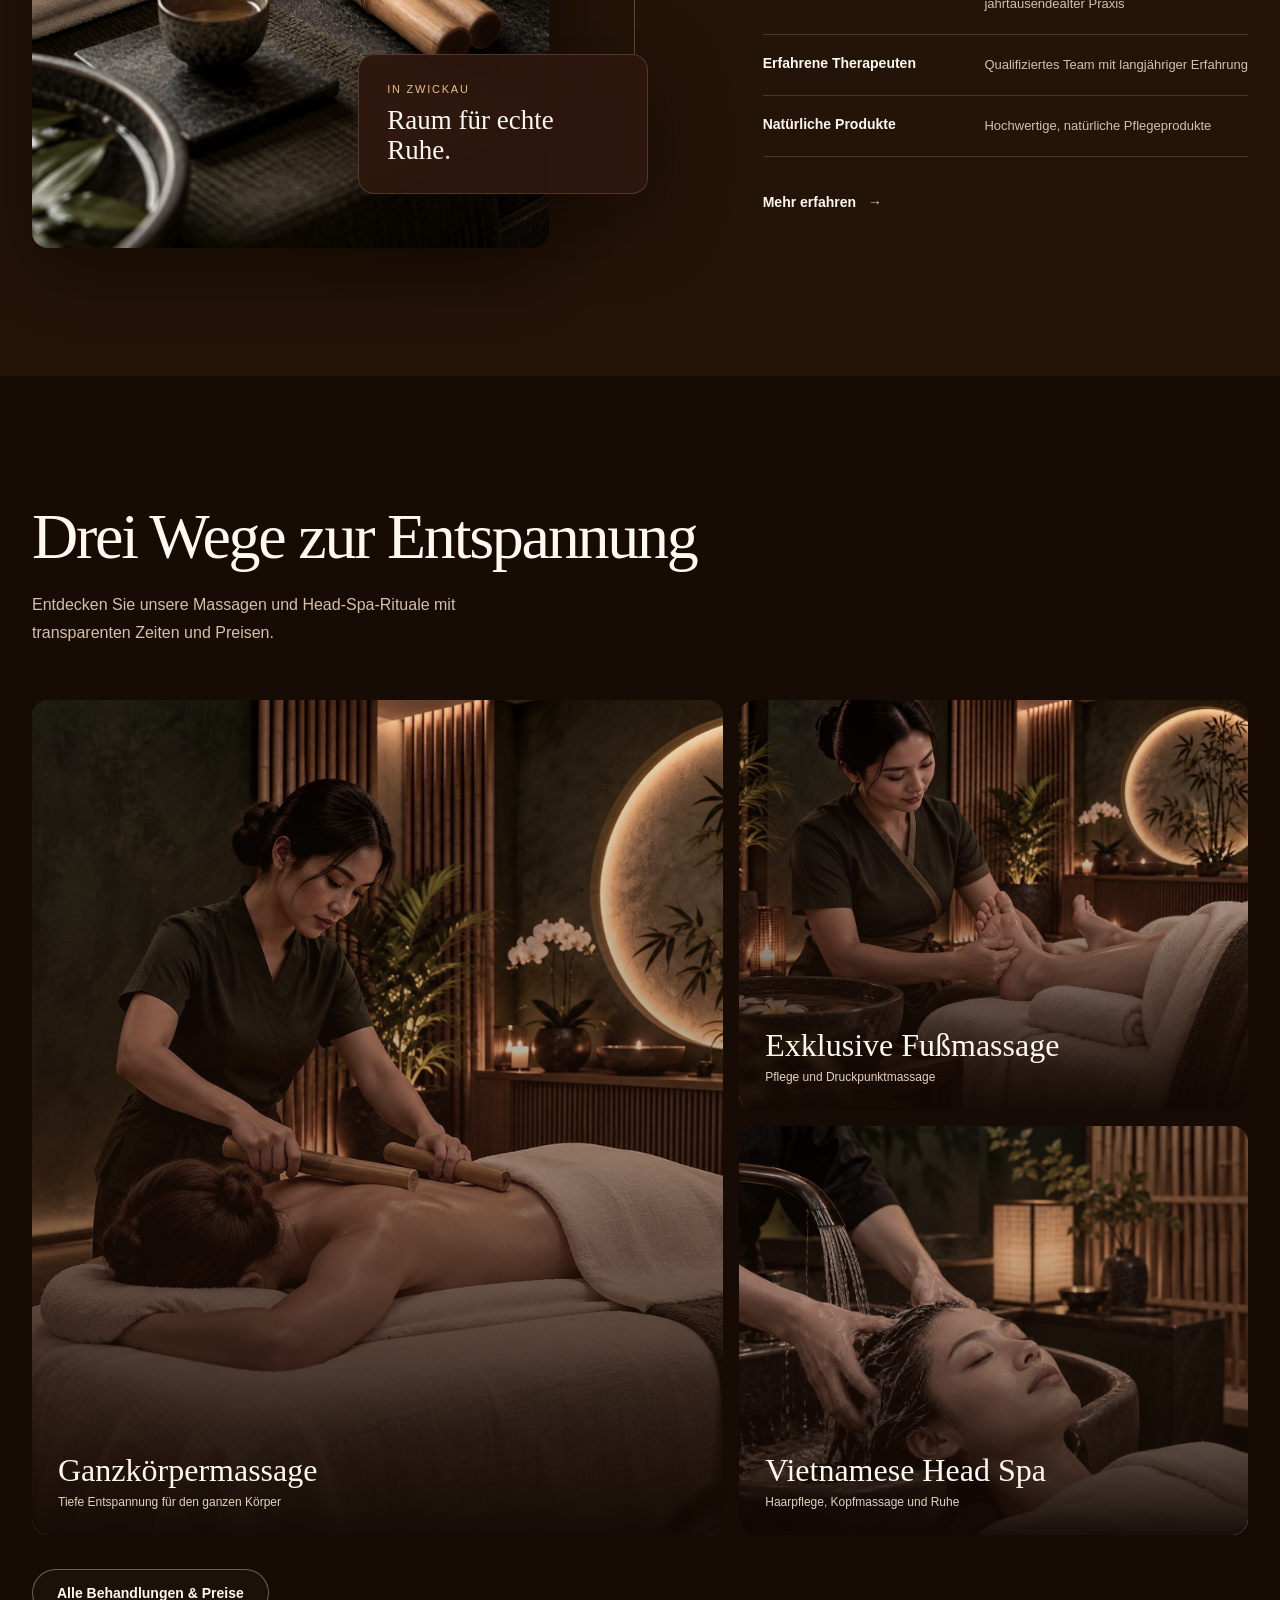
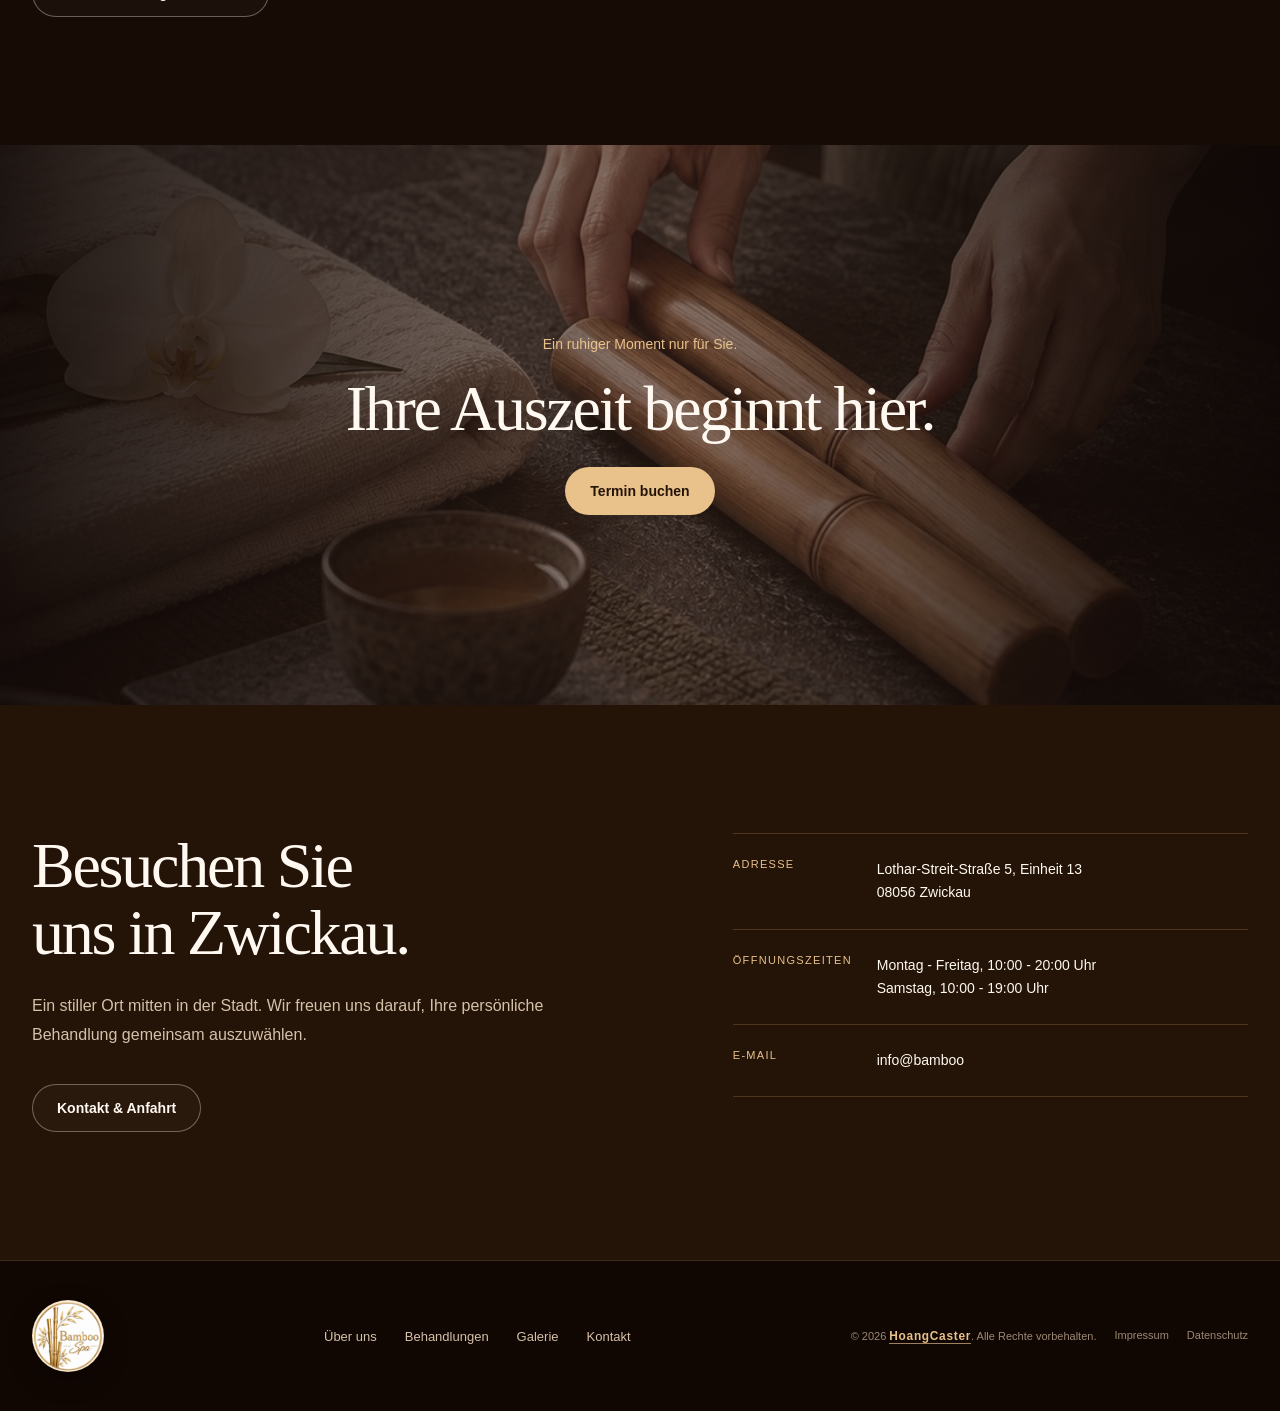
==== commit 03262f4d: "upload" ====
--- a/index.html
+++ b/index.html
@@ -3,12 +3,12 @@
 <head>
   <meta charset="UTF-8">
   <meta name="viewport" content="width=device-width, initial-scale=1.0">
-  <meta name="description" content="Bamboo Spa Zwickau - Head Spa, Massage, Kosmetik und Wellness in ruhiger, stilvoller Atmosphäre.">
-  <meta name="keywords" content="Bamboo Spa, Zwickau, Wellness, Massage, Head Spa, Kosmetik, Fußmassage">
+  <meta name="description" content="Bamboo Spa Zwickau - Ganzkörpermassage, exklusive Fußmassage und Vietnamese Head Spa in ruhiger Atmosphäre.">
+  <meta name="keywords" content="Bamboo Spa, Zwickau, Ganzkörpermassage, Vietnamese Head Spa, Fußmassage">
   <meta name="author" content="Bamboo Spa">
   <meta name="robots" content="noindex, nofollow">
   <meta property="og:title" content="Bamboo Spa Zwickau | Wellness & Entspannung">
-  <meta property="og:description" content="Ihr Rückzugsort für Head Spa, Massage, Kosmetik und Wellness in Zwickau.">
+  <meta property="og:description" content="Ihr Rückzugsort für Ganzkörpermassage, exklusive Fußmassage und Vietnamese Head Spa in Zwickau.">
   <meta property="og:type" content="website">
   <meta property="og:image" content="assets/images/generated/bamboo-spa-hero-v2.jpg">
   <title>Bamboo Spa Zwickau | Wellness &amp; Entspannung</title>
@@ -68,25 +68,17 @@
 
     <section class="service-rail" id="service-bar" aria-label="Unsere Leistungen">
       <div class="service-rail-inner">
-        <a class="service-rail-item reveal-item" href="treatments.html#head-spa">
-          <strong data-i18n="servicebar.headspa.label">Head Spa</strong>
-          <span data-i18n="servicebar.headspa.desc">Entspannende Kopfbehandlung</span>
-        </a>
         <a class="service-rail-item reveal-item" href="treatments.html#massage">
-          <strong data-i18n="servicebar.massage.label">Massage</strong>
-          <span data-i18n="servicebar.massage.desc">Traditionelle Körpermassagen</span>
-        </a>
-        <a class="service-rail-item reveal-item" href="treatments.html#kosmetik">
-          <strong data-i18n="servicebar.kosmetik.label">Kosmetik</strong>
-          <span data-i18n="servicebar.kosmetik.desc">Professionelle Hautpflege</span>
+          <strong data-i18n="servicebar.massage.label">Ganzkörpermassage</strong>
+          <span data-i18n="servicebar.massage.desc">30 bis 120 Minuten</span>
         </a>
         <a class="service-rail-item reveal-item" href="treatments.html#fussmassage">
-          <strong data-i18n="servicebar.fussmassage.label">Fußmassage</strong>
-          <span data-i18n="servicebar.fussmassage.desc">Reflexzonen-Therapie</span>
+          <strong data-i18n="servicebar.fussmassage.label">Exklusive Fußmassage</strong>
+          <span data-i18n="servicebar.fussmassage.desc">Fußpflege und Druckpunktmassage</span>
         </a>
-        <a class="service-rail-item reveal-item" href="treatments.html#wellness">
-          <strong data-i18n="servicebar.wellness.label">Wellness</strong>
-          <span data-i18n="servicebar.wellness.desc">Ganzheitliche Programme</span>
+        <a class="service-rail-item reveal-item" href="treatments.html#head-spa">
+          <strong data-i18n="servicebar.headspa.label">Vietnamese Head Spa</strong>
+          <span data-i18n="servicebar.headspa.desc">Traditionelle Haar- und Kopfmassage</span>
         </a>
       </div>
     </section>
@@ -120,35 +112,25 @@
     <section class="treatments-section" id="treatments" aria-labelledby="treatments-title">
       <div class="section-shell">
         <div class="section-heading-block reveal-item">
-          <h2 id="treatments-title" data-i18n="treatments.title">Verwöhnprogramm für jeden Anspruch</h2>
-          <p data-i18n="treatments.text">Entdecken Sie unser vielfältiges Angebot an professionellen Behandlungen - individuell auf Ihre Bedürfnisse abgestimmt.</p>
+          <h2 id="treatments-title" data-i18n="treatments.title">Drei Wege zur Entspannung</h2>
+          <p data-i18n="treatments.text">Entdecken Sie unsere Massagen und Head-Spa-Rituale mit transparenten Zeiten und Preisen.</p>
         </div>
 
         <div class="treatment-mosaic">
-          <a class="treatment-tile treatment-tile-large reveal-item" href="treatments.html#head-spa">
-            <img src="assets/images/generated/head-spa-treatment-v2.jpg" alt="Entspannende Head Spa Behandlung" width="1122" height="1402">
+          <a class="treatment-tile treatment-tile-large reveal-item" href="treatments.html#massage">
+            <img src="assets/images/generated/bamboo-massage-v3.jpg" alt="Entspannende Ganzkörpermassage" width="1122" height="1402">
             <span class="tile-shade" aria-hidden="true"></span>
-            <span class="tile-copy"><strong data-i18n="treatments.headspa.title">Head Spa</strong><small data-i18n="home.tile.headspa">Tiefenreinigung, Pflege und Ruhe</small></span>
+            <span class="tile-copy"><strong data-i18n="treatments.massage.title">Ganzkörpermassage</strong><small data-i18n="home.tile.massage">Tiefe Entspannung für den ganzen Körper</small></span>
           </a>
-          <a class="treatment-tile reveal-item" href="treatments.html#massage">
-            <img src="assets/images/generated/bamboo-ritual-v2.jpg" alt="Ruhige Bambusmassage und Spa Ritual" width="1122" height="1402">
+          <a class="treatment-tile reveal-item" href="treatments.html#fussmassage">
+            <img src="assets/images/generated/foot-reflexology-v3.jpg" alt="Exklusive Fußmassage" width="1122" height="1402">
             <span class="tile-shade" aria-hidden="true"></span>
-            <span class="tile-copy"><strong data-i18n="treatments.massage.title">Massage</strong><small data-i18n="home.tile.massage">Spannung lösen, Kraft finden</small></span>
+            <span class="tile-copy"><strong data-i18n="treatments.fussmassage.title">Exklusive Fußmassage</strong><small data-i18n="home.tile.foot">Pflege und Druckpunktmassage</small></span>
           </a>
-          <a class="treatment-tile reveal-item" href="treatments.html#kosmetik">
-            <img src="assets/images/generated/cosmetic-treatment-v2.jpg" alt="Professionelle Kosmetikbehandlung" width="1122" height="1402">
+          <a class="treatment-tile reveal-item" href="treatments.html#head-spa">
+            <img src="assets/images/generated/head-spa-treatment-v2.jpg" alt="Vietnamese Head Spa Behandlung" width="1122" height="1402">
             <span class="tile-shade" aria-hidden="true"></span>
-            <span class="tile-copy"><strong data-i18n="treatments.kosmetik.title">Kosmetik</strong><small data-i18n="home.tile.cosmetic">Pflege für ein klares Hautgefühl</small></span>
-          </a>
-          <a class="treatment-tile treatment-tile-wide reveal-item" href="treatments.html#fussmassage">
-            <img src="assets/images/service-fussmassage.jpg" alt="Wohltuende Fußmassage" width="756" height="568">
-            <span class="tile-shade" aria-hidden="true"></span>
-            <span class="tile-copy"><strong data-i18n="treatments.fussmassage.title">Fußmassage</strong><small data-i18n="home.tile.foot">Leichtigkeit von Grund auf</small></span>
-          </a>
-          <a class="treatment-tile reveal-item" href="treatments.html#wellness">
-            <img src="assets/images/generated/bamboo-spa-hero-v2.jpg" alt="Ruhiger Wellnessraum mit Bambus und warmem Licht" width="1680" height="944">
-            <span class="tile-shade" aria-hidden="true"></span>
-            <span class="tile-copy"><strong data-i18n="treatments.wellness.title">Wellness</strong><small data-i18n="home.tile.wellness">Ihre persönliche Auszeit</small></span>
+            <span class="tile-copy"><strong data-i18n="treatments.headspa.title">Vietnamese Head Spa</strong><small data-i18n="home.tile.headspa">Haarpflege, Kopfmassage und Ruhe</small></span>
           </a>
         </div>
 
@@ -176,7 +158,7 @@
         <div class="visit-details reveal-item">
           <div><span data-i18n="home.visit.address">Adresse</span><strong>Lothar-Streit-Straße 5, Einheit 13<br>08056 Zwickau</strong></div>
           <div><span data-i18n="home.visit.hours">Öffnungszeiten</span><strong data-i18n-html="home.visit.hoursValue">Montag - Freitag, 10:00 - 20:00 Uhr<br>Samstag, 10:00 - 19:00 Uhr</strong></div>
-          <div><span data-i18n="home.visit.email">E-Mail</span><strong><a href="mailto:info@bamboo-spa.de">info@bamboo-spa.de</a></strong></div>
+          <div><span data-i18n="home.visit.email">E-Mail</span><strong><a href="mailto:info@bamboo">info@bamboo</a></strong></div>
         </div>
       </div>
     </section>
--- a/css/home-v2.css
+++ b/css/home-v2.css
@@ -342,7 +342,7 @@
 
 .service-rail-inner {
   display: grid;
-  grid-template-columns: repeat(5, 1fr);
+  grid-template-columns: repeat(3, 1fr);
 }
 
 .service-rail-item {
@@ -494,7 +494,7 @@
 
 .treatment-mosaic {
   display: grid;
-  grid-template-columns: 1.25fr .82fr .82fr;
+  grid-template-columns: 1.25fr .92fr;
   grid-template-rows: repeat(2, minmax(250px, 32vw));
   gap: 16px;
   max-height: 850px;
@@ -778,7 +778,7 @@
 
   .service-rail-inner {
     width: 100%;
-    grid-template-columns: repeat(5, minmax(180px, 1fr));
+    grid-template-columns: repeat(3, minmax(220px, 1fr));
     overflow-x: auto;
     padding: 0 20px;
     scroll-snap-type: x mandatory;
@@ -796,7 +796,7 @@
 
   .treatment-mosaic {
     grid-template-columns: 1.1fr 1fr;
-    grid-template-rows: repeat(3, 290px);
+    grid-template-rows: repeat(2, 290px);
     max-height: none;
   }
 
